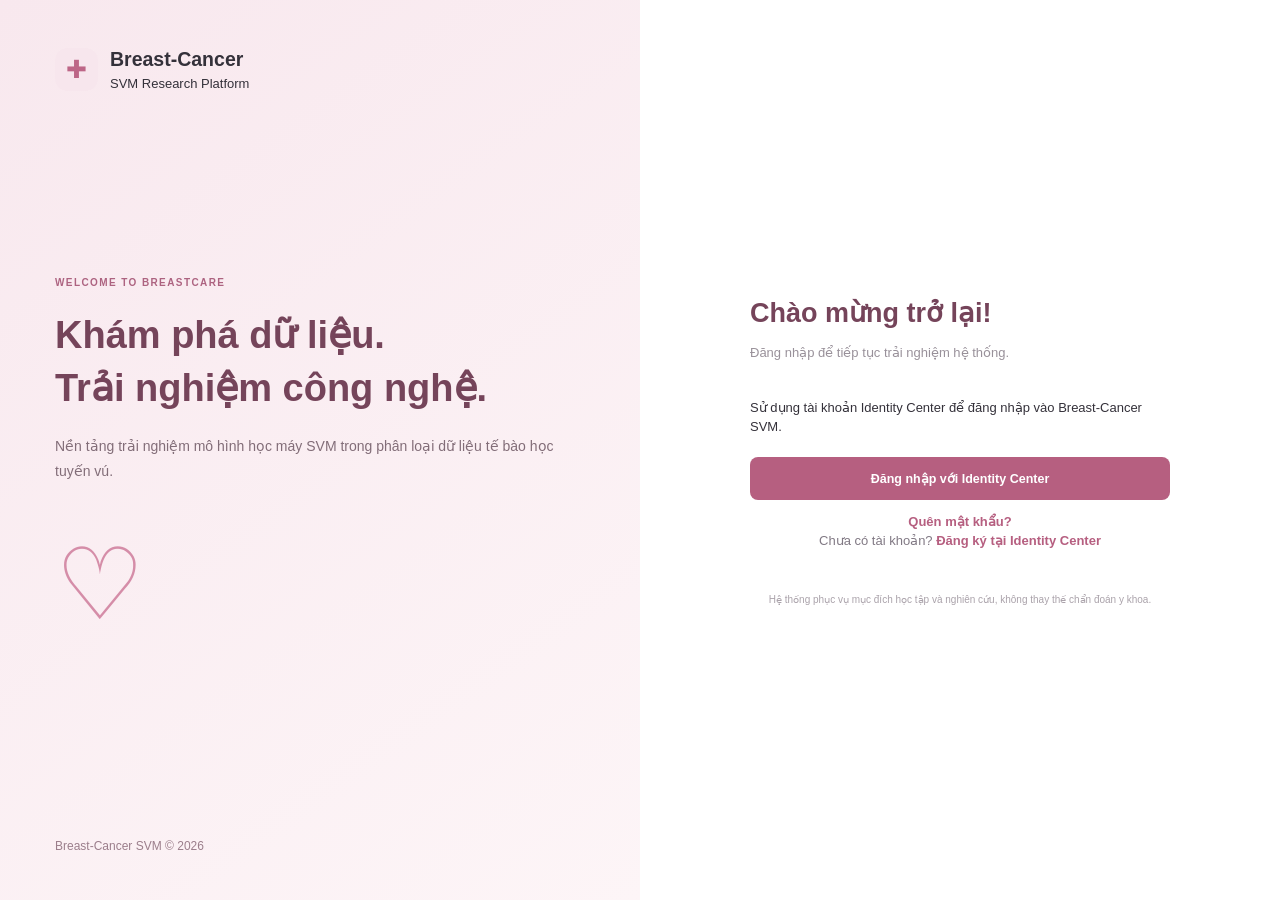
==== frontend/index.html @ e078cafe "Update" ====
<!DOCTYPE html>
<html lang="vi">
<head>
    <meta charset="UTF-8">
    <meta name="viewport" content="width=device-width, initial-scale=1.0">

    <title>Breast-Cancer SVM</title>

    <link rel="stylesheet" href="style.css">
<link rel="stylesheet" href="modern.css">
<link rel="stylesheet" href="studio.css">
<link rel="stylesheet" href="compact.css"><link rel="stylesheet" href="upgrade.css"></head>

<body>

<div class="app-container">

    <!-- SIDEBAR -->
    <aside class="sidebar">

        <div class="brand">
            <div class="brand-icon">✚</div>
            <div>
                <h2>Breast-Cancer</h2>
                <span>SVM Research Platform</span>
            </div>
        </div>

        <div class="menu-label">MENU CHÍNH</div>

        <nav class="sidebar-menu">
<a href="index.html" class="menu-item">◫ &nbsp; Tổng quan</a>
<a href="analysis.html" class="menu-item">⌕ &nbsp; Phân tích một mẫu</a>
<a href="batch.html" class="menu-item">▦ &nbsp; Phân tích file CSV</a>
<a href="history.html" class="menu-item">▤ &nbsp; Lịch sử phân tích</a>
<a href="statistics.html" class="menu-item">◴ &nbsp; Thống kê cá nhân</a>
<div class="menu-label">THÔNG TIN</div>
<a href="compare.html" class="menu-item">▥ &nbsp; So sánh 4 kernel SVM</a>
<a href="admin.html" class="menu-item" id="adminNavLink" hidden>♛ &nbsp; Quản trị hệ thống</a>
<a href="model.html" class="menu-item">◇ &nbsp; Mô hình SVM</a>
<a href="profile.html" class="menu-item">♙ &nbsp; Tài khoản của tôi</a>
<a href="author.html" class="menu-item">✧ &nbsp; Tác giả & Hướng dẫn</a>
</nav>

        <div class="sidebar-bottom"><div class="user-profile"><div class="avatar">ID</div><div class="user-info"><strong id="ssoUserName">Người dùng</strong><span id="ssoUserEmail">Identity Center</span></div></div><button class="sidebar-logout" id="ssoLogoutBtn" type="button">Đăng xuất</button></div></aside>


    <!-- MAIN CONTENT -->
    <main class="main-content">

        <!-- TOPBAR -->
        <header class="topbar">

            <div>
                <span class="breadcrumb">Trang chủ / Tổng quan</span>
                <h2>Tổng quan</h2>
            </div>

            <div class="topbar-right">
                <span class="status">● Hệ thống sẵn sàng</span>
                <div class="top-avatar">U</div>
            </div>

        </header>


        <!-- DASHBOARD -->
        <section class="dashboard">
            <div class="insight-strip"><span class="insight-kicker">TRUNG TÂM PHÂN TÍCH</span><h2>Breast-Cancer Research Studio</h2><p>Chọn cách phân tích phù hợp, theo dõi dữ liệu riêng của từng tài khoản và xuất kết quả để báo cáo.</p><div class="insight-actions"><a href="analysis.html">◈ Phân tích một mẫu</a><a href="batch.html">▦ Phân tích nhiều mẫu CSV</a><a href="compare.html">▥ So sánh 4 kernel</a><a href="statistics.html">◴ Xem thống kê</a></div></div>
            <section class="studio-section" aria-label="Lối tắt nghiên cứu"><h3>Không gian nghiên cứu</h3><p>Ba thao tác thường dùng — bắt đầu nhanh mà không cần tìm trong menu.</p><div class="studio-actions"><a class="studio-tile" href="analysis.html"><span class="tile-icon">◎</span><b>Thử nghiệm một mẫu</b><small>Chọn mẫu dữ liệu minh họa hoặc nhập 30 đặc trưng để xem kết quả dự đoán.</small></a><a class="studio-tile" href="batch.html"><span class="tile-icon">▦</span><b>Phân tích dữ liệu CSV</b><small>Tải 20 dòng dữ liệu thử, chạy nhiều mẫu và xuất báo cáo kết quả.</small></a><a class="studio-tile" href="history.html"><span class="tile-icon">◷</span><b>Khám phá lịch sử</b><small>Tra cứu lại các thử nghiệm và theo dõi kết quả theo tài khoản SSO.</small></a></div></section>
            <div class="distribution-card"><div><span class="insight-kicker">PHÂN BỐ KẾT QUẢ</span><h3>Tỷ lệ dự đoán trong lịch sử</h3><p id="distributionCaption">Chưa có kết quả để thống kê</p></div><div class="distribution-track" role="img" aria-label="Phân bố kết quả"><div id="distributionMalignant" class="distribution-malignant"></div><div id="distributionBenign" class="distribution-benign"></div></div><div class="distribution-legend"><span>● Malignant <strong id="distributionMalignantPct">0%</strong></span><span>● Benign <strong id="distributionBenignPct">0%</strong></span></div></div>

            <div class="welcome-section">

                <div>
                    <span class="welcome-tag">BREASTCARE SVM PLATFORM</span>

                    <h1>Chào mừng bạn trở lại!</h1>

                    <p>
                        Khám phá và trải nghiệm mô hình phân loại
                        dữ liệu tế bào học tuyến vú bằng thuật toán SVM.
                    </p>
                </div>

                <div class="welcome-icon">♡</div>

            </div>


            <!-- STATISTICS -->
            <div class="stats-grid">

                <div class="stat-card">
                    <div class="stat-icon pink">▤</div>
                    <span>Tổng lần phân tích</span>
                    <h2 id="totalAnalysis">0</h2>
                    <small>Tổng số lần thử nghiệm</small>
                </div>

                <div class="stat-card">
                    <div class="stat-icon purple">◈</div>
                    <span>Malignant</span>
                    <h2 id="malignantCount">0</h2>
                    <small>Kết quả phân loại lớp 0</small>
                </div>

                <div class="stat-card">
                    <div class="stat-icon green">◇</div>
                    <span>Benign</span>
                    <h2 id="benignCount">0</h2>
                    <small>Kết quả phân loại lớp 1</small>
                </div>

                <div class="stat-card">
                    <div class="stat-icon blue">◷</div>
                    <span>Lần phân tích gần nhất</span>
                    <h2 id="lastAnalysis">--</h2>
                    <small>Thời gian thực hiện</small>
                </div>

            </div>


            <!-- MAIN DASHBOARD CONTENT -->
            <div class="content-grid">

                <div class="content-card analysis-card">

                    <div class="card-heading">
                        <div>
                            <h3>Bắt đầu phân tích mới</h3>
                            <p>
                                Trải nghiệm mô hình SVM với dữ liệu tế bào học mẫu.
                            </p>
                        </div>

                        <div class="card-symbol">⌕</div>
                    </div>

                    <div class="analysis-description">
                        Hệ thống hỗ trợ nhập dữ liệu gồm 30 đặc trưng
                        và trả về kết quả phân loại từ mô hình SVM.
                    </div>

                    <a href="analysis.html" class="primary-button">
                        Bắt đầu phân tích <span>→</span>
                    </a>

                </div>


                <div class="content-card model-card">

                    <h3>Thông tin mô hình</h3>

                    <div class="model-info">
                        <span>Thuật toán</span>
                        <strong>Support Vector Machine</strong>
                    </div>

                    <div class="model-info">
                        <span>Kernel</span>
                        <strong>RBF</strong>
                    </div>

                    <div class="model-info">
                        <span>Phiên bản</span>
                        <strong>1.0.0</strong>
                    </div>

                    <div class="model-info">
                        <span>Số đặc trưng</span>
                        <strong>30 Features</strong>
                    </div>

                </div>

            </div>


            <!-- NOTICE -->
            <div class="notice">

                <span>ⓘ</span>

                <div>
                    <strong>Lưu ý về kết quả phân tích</strong>

                    <p>
                        Hệ thống được xây dựng phục vụ mục đích học tập,
                        nghiên cứu và trải nghiệm mô hình học máy.
                        Kết quả không thay thế chẩn đoán hoặc tư vấn y khoa.
                    </p>
                </div>

            </div>

            <footer>
                Breast-Cancer SVM © 2026 · Educational Research Platform
            </footer>

        </section>

    </main>

</div>


<p id="ssoMessage"
   style="color: #c62828; text-align: center;">
</p>

<script src="sso-config.js"></script>
<script src="auth.js"></script>
<script src="user-storage.js"></script>
<script src="dashboard.js"></script>
<script src="navigation.js"></script><script src="theme.js"></script></body>
</html>
---- frontend/style.css ----
/* ==============================
   1. GLOBAL
============================== */

* {
    margin: 0;
    padding: 0;
    box-sizing: border-box;
}

body {
    font-family: "Segoe UI", Arial, sans-serif;
    background: #f8f7f9;
    color: #34313a;
}

a {
    text-decoration: none;
    color: inherit;
}

.app-container {
    display: flex;
    min-height: 100vh;
}


/* ==============================
   2. SIDEBAR
============================== */

.sidebar {
    width: 255px;
    background: #ffffff;
    border-right: 1px solid #eee9ed;
    padding: 28px 18px;
    display: flex;
    flex-direction: column;
    flex-shrink: 0;
}

.brand {
    display: flex;
    align-items: center;
    gap: 12px;
    margin-bottom: 45px;
    padding-left: 5px;
}

.brand-icon {
    width: 43px;
    height: 43px;
    background: #f7e6ed;
    color: #bd6687;
    border-radius: 13px;
    display: flex;
    align-items: center;
    justify-content: center;
    font-size: 25px;
}

.brand h2 {
    font-size: 19px;
    color: #9d4e70;
}

.brand span {
    font-size: 11px;
    color: #99919a;
}

.menu-label {
    font-size: 10px;
    font-weight: 700;
    color: #aaa2aa;
    letter-spacing: 1px;
    margin: 12px 10px;
}

.sidebar-menu {
    display: flex;
    flex-direction: column;
    gap: 7px;
}

.menu-item {
    display: flex;
    align-items: center;
    gap: 13px;
    padding: 13px 14px;
    border-radius: 9px;
    font-size: 13px;
    color: #77717a;
    transition: 0.2s;
}

.menu-item span {
    font-size: 19px;
    width: 20px;
    text-align: center;
}

.menu-item:hover,
.menu-item.active {
    background: #f8eaf0;
    color: #a84f72;
}

.sidebar-bottom {
    margin-top: auto;
}

.user-profile {
    display: flex;
    align-items: center;
    gap: 11px;
    border-top: 1px solid #eee9ed;
    padding: 18px 5px 0;
    margin-top: 15px;
}

.avatar,
.top-avatar {
    width: 38px;
    height: 38px;
    background: #f3dce5;
    color: #a84f72;
    border-radius: 50%;
    display: flex;
    justify-content: center;
    align-items: center;
    font-weight: 700;
}

.user-info {
    display: flex;
    flex-direction: column;
    gap: 4px;
}

.user-info strong {
    font-size: 12px;
}

.user-info span {
    font-size: 10px;
    color: #99919a;
}


/* ==============================
   3. MAIN CONTENT
============================== */

.main-content {
    flex: 1;
    min-width: 0;
}

.topbar {
    height: 90px;
    background: #ffffff;
    border-bottom: 1px solid #eee9ed;
    display: flex;
    align-items: center;
    justify-content: space-between;
    padding: 0 40px;
}

.breadcrumb {
    font-size: 11px;
    color: #a39ba4;
}

.topbar h2 {
    font-size: 21px;
    margin-top: 5px;
}

.topbar-right {
    display: flex;
    align-items: center;
    gap: 22px;
}

.status {
    font-size: 11px;
    color: #459b75;
    background: #edf8f1;
    padding: 9px 13px;
    border-radius: 20px;
}


/* ==============================
   4. DASHBOARD
============================== */

.dashboard {
    max-width: 1500px;
    margin: auto;
    padding: 32px 40px;
}

.welcome-section {
    background: linear-gradient(110deg, #f8e8ee, #fdf5f7);
    border: 1px solid #f1dce5;
    border-radius: 16px;
    padding: 30px 35px;
    display: flex;
    align-items: center;
    justify-content: space-between;
    margin-bottom: 25px;
}

.welcome-tag {
    color: #ad6380;
    font-size: 10px;
    font-weight: 700;
    letter-spacing: 1.4px;
}

.welcome-section h1 {
    font-size: 26px;
    margin: 12px 0;
    color: #75445a;
}

.welcome-section p {
    font-size: 13px;
    color: #826d78;
    line-height: 1.7;
    max-width: 600px;
}

.welcome-icon {
    font-size: 75px;
    color: #d58da8;
    padding: 0 35px;
}


/* ==============================
   5. STATISTICS
============================== */

.stats-grid {
    display: grid;
    grid-template-columns: repeat(4, 1fr);
    gap: 17px;
    margin-bottom: 25px;
}

.stat-card {
    background: #ffffff;
    border: 1px solid #eee9ed;
    border-radius: 13px;
    padding: 20px;
    transition: 0.2s;
}

.stat-card:hover {
    transform: translateY(-3px);
    box-shadow: 0 7px 20px rgba(80, 50, 70, 0.06);
}

.stat-icon {
    width: 39px;
    height: 39px;
    border-radius: 11px;
    display: flex;
    align-items: center;
    justify-content: center;
    font-size: 20px;
    margin-bottom: 15px;
}

.pink {
    background: #fbeaf0;
    color: #bd6687;
}

.purple {
    background: #f0eafa;
    color: #9472c4;
}

.green {
    background: #eaf6ef;
    color: #59a47c;
}

.blue {
    background: #eaf1fb;
    color: #638dc7;
}

.stat-card > span {
    font-size: 12px;
    color: #817984;
}

.stat-card h2 {
    font-size: 27px;
    margin: 8px 0;
    color: #39343d;
}

.stat-card small {
    font-size: 10px;
    color: #aaa2aa;
}


/* ==============================
   6. CONTENT CARDS
============================== */

.content-grid {
    display: grid;
    grid-template-columns: 1.5fr 1fr;
    gap: 18px;
}

.content-card {
    background: #ffffff;
    border: 1px solid #eee9ed;
    border-radius: 14px;
    padding: 25px;
}

.card-heading {
    display: flex;
    justify-content: space-between;
    align-items: center;
}

.content-card h3 {
    font-size: 16px;
    margin-bottom: 9px;
}

.card-heading p {
    font-size: 12px;
    color: #99919a;
}

.card-symbol {
    width: 43px;
    height: 43px;
    background: #f9eaf0;
    color: #bd6687;
    display: flex;
    align-items: center;
    justify-content: center;
    border-radius: 12px;
    font-size: 23px;
}

.analysis-description {
    font-size: 12px;
    color: #827b85;
    line-height: 1.8;
    margin: 24px 0;
}

.primary-button {
    display: inline-flex;
    align-items: center;
    gap: 15px;
    background: #b65f80;
    color: #ffffff;
    padding: 12px 20px;
    border-radius: 8px;
    font-size: 12px;
    transition: 0.2s;
}

.primary-button:hover {
    background: #984866;
}

.model-info {
    display: flex;
    justify-content: space-between;
    gap: 12px;
    padding: 14px 0;
    border-bottom: 1px solid #f1edf0;
    font-size: 11px;
}

.model-info:last-child {
    border-bottom: none;
}

.model-info span {
    color: #99919a;
}

.model-info strong {
    text-align: right;
    color: #665b67;
}


/* ==============================
   7. NOTICE AND FOOTER
============================== */

.notice {
    display: flex;
    align-items: flex-start;
    gap: 13px;
    background: #fff9ed;
    border: 1px solid #f4e8cf;
    border-radius: 10px;
    padding: 17px 20px;
    margin-top: 23px;
    color: #92794b;
}

.notice > span {
    font-size: 20px;
}

.notice strong {
    font-size: 12px;
}

.notice p {
    font-size: 11px;
    line-height: 1.7;
    margin-top: 5px;
    color: #96866c;
}

footer {
    text-align: center;
    font-size: 10px;
    color: #aaa2aa;
    padding: 30px 0 10px;
}


/* ==============================
   8. RESPONSIVE
============================== */

@media (max-width: 1100px) {
    .stats-grid {
        grid-template-columns: repeat(2, 1fr);
    }

    .dashboard {
        padding: 25px;
    }
}

@media (max-width: 750px) {
    .sidebar {
        width: 75px;
        padding: 20px 10px;
    }

    .brand {
        justify-content: center;
    }

    .brand > div:last-child,
    .menu-label,
    .menu-item:not(.active),
    .menu-item {
        font-size: 0;
    }

    .menu-item span {
        font-size: 19px;
    }

    .user-info {
        display: none;
    }

    .content-grid {
        grid-template-columns: 1fr;
    }

    .welcome-icon {
        display: none;
    }

    .topbar {
        padding: 0 20px;
    }

    .dashboard {
        padding: 20px;
    }
}

@media (max-width: 480px) {
    .stats-grid {
        grid-template-columns: 1fr;
    }

    .status {
        display: none;
    }

    .welcome-section {
        padding: 22px;
    }

    .welcome-section h1 {
        font-size: 21px;
    }
}


/* ==============================
   AUTHENTICATION
============================== */

.auth-body {
    background: #ffffff;
    min-height: 100vh;
}

.auth-container {
    display: grid;
    grid-template-columns: 1fr 1fr;
    min-height: 100vh;
}

.auth-left {
    background: linear-gradient(145deg, #f8e8ee, #fdf5f7);
    padding: 45px 55px;
    display: flex;
    flex-direction: column;
    justify-content: space-between;
}

.auth-brand {
    display: flex;
    align-items: center;
    gap: 12px;
}

.auth-intro {
    max-width: 500px;
    position: relative;
}

.auth-intro h1 {
    color: #75445a;
    font-size: 38px;
    line-height: 1.4;
    margin: 18px 0;
}

.auth-intro p {
    color: #826d78;
    font-size: 14px;
    line-height: 1.8;
}

.auth-decoration {
    font-size: 100px;
    color: #d58da8;
    margin-top: 25px;
}

.auth-footer {
    color: #9b7e8b;
    font-size: 12px;
}

.auth-right {
    display: flex;
    justify-content: center;
    align-items: center;
    padding: 40px;
}

.auth-form {
    width: 100%;
    max-width: 420px;
}

.auth-heading {
    margin-bottom: 35px;
}

.auth-heading h1 {
    font-size: 27px;
    color: #75445a;
    margin-bottom: 10px;
}

.auth-heading p {
    color: #99919a;
    font-size: 13px;
}

.auth-form form > label {
    display: block;
    font-size: 13px;
    font-weight: 600;
    margin: 20px 0 9px;
}

.auth-form input[type="email"],
.auth-form input[type="password"],
.password-wrapper input {
    width: 100%;
    padding: 14px;
    border: 1px solid #e6dce1;
    border-radius: 8px;
    outline: none;
    font-size: 13px;
}

.auth-form input:focus {
    border-color: #bd6687;
}

.password-wrapper {
    position: relative;
}

.password-wrapper input {
    padding-right: 65px;
}

.password-wrapper button {
    position: absolute;
    right: 12px;
    top: 50%;
    transform: translateY(-50%);
    border: none;
    background: transparent;
    color: #ad6380;
    cursor: pointer;
}

.auth-options {
    display: flex;
    justify-content: space-between;
    align-items: center;
    gap: 10px;
    margin: 18px 0 25px;
    font-size: 11px;
}

.remember {
    display: flex;
    align-items: center;
    gap: 6px;
    color: #77717a;
}

.auth-options a,
.register-link a {
    color: #b65f80;
    font-weight: 600;
}

.auth-button {
    width: 100%;
    padding: 14px;
    border: none;
    border-radius: 8px;
    background: #b65f80;
    color: white;
    font-size: 14px;
    font-weight: 600;
    cursor: pointer;
}

.auth-button:hover {
    background: #984866;
}

.auth-message {
    font-size: 12px;
    margin-top: 12px;
}

.auth-divider {
    display: flex;
    align-items: center;
    gap: 15px;
    margin: 30px 0;
    color: #aaa2aa;
    font-size: 10px;
}

.auth-divider::before,
.auth-divider::after {
    content: "";
    flex: 1;
    height: 1px;
    background: #eee9ed;
}

.register-link {
    text-align: center;
    font-size: 13px;
    color: #817984;
}

.auth-warning {
    text-align: center;
    font-size: 10px;
    color: #aaa2aa;
    line-height: 1.7;
    margin-top: 40px;
}

@media (max-width: 750px) {
    .auth-container {
        grid-template-columns: 1fr;
    }

    .auth-left {
        display: none;
    }

    .auth-right {
        padding: 25px;
    }
}

/* REGISTER PAGE */

.terms {
    margin: 22px 0;
    line-height: 1.6;
    font-size: 12px;
}

.terms input {
    accent-color: #b65f80;
}

#registerForm > input {
    margin-bottom: 2px;
}

#registerForm > label:not(.remember) {
    margin-top: 16px;
}


/* ==============================
   9. BREAST CANCER ANALYSIS
============================== */

/* Feature sections */

.feature-section {
    margin-top: 22px;
}

.feature-grid {
    display: grid;
    grid-template-columns: repeat(2, minmax(0, 1fr));
    gap: 16px 22px;
    margin-top: 25px;
}

.feature-group {
    display: flex;
    flex-direction: column;
    gap: 8px;
}

.feature-group label {
    font-size: 12px;
    font-weight: 600;
    color: #665b67;
}

.feature-group input {
    width: 100%;
    padding: 12px 14px;
    border: 1px solid #e6dce1;
    border-radius: 8px;
    background: #fdfcfd;
    color: #34313a;
    font-size: 13px;
    outline: none;
    transition: 0.2s;
}

.feature-group input:focus {
    border-color: #bd6687;
    box-shadow: 0 0 0 3px rgba(189, 102, 135, 0.10);
}

.feature-group input::placeholder {
    color: #b7afb7;
}

/* Analysis buttons */

.analysis-actions {
    display: flex;
    gap: 12px;
    margin: 25px 0;
}

.analysis-actions button {
    border: none;
    cursor: pointer;
    font-family: inherit;
    font-size: 13px;
    font-weight: 600;
}

.analysis-actions .primary-button {
    padding: 13px 25px;
}

.analysis-actions .primary-button:disabled {
    opacity: 0.6;
    cursor: not-allowed;
}

.secondary-button {
    padding: 13px 22px;
    border: 1px solid #ead9e1 !important;
    border-radius: 8px;
    background: #ffffff;
    color: #a84f72;
    transition: 0.2s;
}

.secondary-button:hover {
    background: #fdf2f6;
}

/* Prediction result */

.result-card {
    margin-top: 22px;
}

.result-card h3 {
    font-size: 17px;
    margin-bottom: 20px;
}

.empty-result {
    padding: 22px;
    background: #faf8fa;
    border: 1px dashed #e6dce1;
    border-radius: 9px;
    text-align: center;
    color: #99919a;
    font-size: 12px;
    line-height: 1.7;
}

.result-success {
    padding: 22px;
    background: #fdf7fa;
    border: 1px solid #f1dce5;
    border-radius: 12px;
}

.result-success h3 {
    color: #9d4e70;
    text-transform: capitalize;
    margin-bottom: 20px;
}

.result-info {
    display: grid;
    grid-template-columns: repeat(2, 1fr);
    gap: 14px;
}

.result-item {
    display: flex;
    flex-direction: column;
    gap: 8px;
    padding: 15px;
    background: #ffffff;
    border: 1px solid #eee9ed;
    border-radius: 9px;
    font-size: 15px;
    color: #75445a;
    font-weight: 600;
}

.result-item strong {
    font-size: 11px;
    color: #99919a;
    font-weight: 500;
}

.result-success .warning {
    margin-top: 18px;
    padding: 14px;
    background: #fff9ed;
    border: 1px solid #f4e8cf;
    border-radius: 8px;
    color: #92794b;
    font-size: 12px;
    line-height: 1.7;
}

/* Responsive analysis page */

@media (max-width: 750px) {
    .feature-grid {
        grid-template-columns: 1fr;
    }

    .result-info {
        grid-template-columns: 1fr;
    }

    .analysis-actions {
        flex-direction: column;
    }

    .analysis-actions button {
        width: 100%;
    }
}


/* =====================================
   10. HISTORY PAGE
===================================== */

/* History card */
.history-card {
    margin-top: 22px;
}

.history-card .card-heading {
    align-items: center;
}

/* History toolbar */
.history-toolbar {
    display: flex;
    gap: 12px;
    margin: 24px 0;
}

.history-toolbar input,
.history-toolbar select {
    padding: 12px 14px;
    border: 1px solid #e6dce1;
    border-radius: 8px;
    background: #fff;
    color: #34313a;
    font-family: inherit;
    font-size: 13px;
    outline: none;
}

.history-toolbar input {
    flex: 1;
    min-width: 0;
}

.history-toolbar select {
    min-width: 180px;
}

.history-toolbar input:focus,
.history-toolbar select:focus {
    border-color: #bd6687;
    box-shadow: 0 0 0 3px rgba(189, 102, 135, 0.10);
}

/* Table wrapper */
.history-table-wrapper {
    width: 100%;
    overflow-x: auto;
}

/* History table */
.history-table {
    width: 100%;
    border-collapse: collapse;
    min-width: 850px;
    font-size: 12px;
}

.history-table th {
    padding: 15px 12px;
    text-align: left;
    background: #fcf5f8;
    color: #8e536d;
    font-weight: 600;
    border-bottom: 1px solid #f0e4ea;
    white-space: nowrap;
}

.history-table td {
    padding: 16px 12px;
    color: #665b67;
    border-bottom: 1px solid #f1ebef;
    white-space: nowrap;
}

.history-table tbody tr:hover {
    background: #fdf9fb;
}

.history-empty {
    text-align: center !important;
    padding: 35px !important;
    color: #a49aa3 !important;
}

/* Result badges */
.history-badge {
    display: inline-block;
    padding: 6px 11px;
    border-radius: 20px;
    font-size: 11px;
    font-weight: 600;
}

.history-badge.malignant {
    background: #fce9ed;
    color: #b34d68;
}

.history-badge.benign {
    background: #e8f6ef;
    color: #389b70;
}

/* Table action buttons */
.history-action-button,
.history-delete-button {
    padding: 7px 11px;
    margin-right: 5px;
    border: none;
    border-radius: 6px;
    cursor: pointer;
    font-family: inherit;
    font-size: 11px;
    font-weight: 600;
    transition: 0.2s;
}

.history-action-button {
    background: #f8eaf0;
    color: #ae5678;
}

.history-action-button:hover {
    background: #f2dce6;
}

.history-delete-button {
    background: #fff0f0;
    color: #c45d68;
}

.history-delete-button:hover {
    background: #fbe0e0;
}

/* History footer */
.history-footer {
    display: flex;
    justify-content: flex-end;
    margin-top: 18px;
    color: #9b919b;
    font-size: 12px;
}

/* Detail section */
.history-detail-card {
    margin-top: 22px;
}

.detail-feature-title {
    margin: 28px 0 15px;
    font-size: 16px;
    color: #75445a;
}

.history-detail-card .feature-grid {
    margin-top: 15px;
}

/* Responsive */
@media (max-width: 750px) {

    .history-toolbar {
        flex-direction: column;
    }

    .history-toolbar select {
        width: 100%;
    }

    .history-card .card-heading {
        align-items: flex-start;
        flex-direction: column;
        gap: 15px;
    }

    .history-card .card-heading button {
        width: 100%;
    }

    .history-footer {
        justify-content: flex-start;
    }

}

/* ==============================
   15. PERSONAL STATISTICS
============================== */

.statistics-section {
    margin-bottom: 20px;
}

.statistics-chart {
    margin-top: 28px;
    display: flex;
    flex-direction: column;
    gap: 24px;
}

.chart-row {
    width: 100%;
}

.chart-label {
    display: flex;
    justify-content: space-between;
    margin-bottom: 10px;
    font-size: 13px;
    color: #77717a;
}

.chart-label strong {
    color: #39343d;
}

.chart-track {
    width: 100%;
    height: 13px;
    background: #f1edf0;
    border-radius: 20px;
    overflow: hidden;
}

.chart-fill {
    height: 100%;
    width: 0;
    border-radius: 20px;
    transition: width 0.6s ease;
}

.malignant-fill {
    background: #d87591;
}

.benign-fill {
    background: #68b58b;
}

.statistics-details {
    display: grid;
    grid-template-columns: repeat(3, 1fr);
    gap: 20px;
    margin-top: 25px;
}

.statistics-details > div {
    display: flex;
    flex-direction: column;
    gap: 10px;
    padding: 16px;
    background: #faf8fa;
    border-radius: 10px;
}

.statistics-details span {
    font-size: 12px;
    color: #88808a;
}

.statistics-details strong {
    font-size: 14px;
    color: #39343d;
    overflow-wrap: anywhere;
}

.statistics-note {
    margin-top: 18px;
    padding: 15px 18px;
    background: #f8eaf0;
    border-radius: 10px;
    color: #826d78;
    font-size: 12px;
    line-height: 1.7;
}

@media (max-width: 900px) {
    .statistics-details {
        grid-template-columns: 1fr;
    }

    .stats-grid {
        grid-template-columns: repeat(2, 1fr);
    }
}

@media (max-width: 500px) {
    .stats-grid {
        grid-template-columns: 1fr;
    }
}
---- frontend/modern.css ----
@import url('https://fonts.googleapis.com/css2?family=DM+Sans:wght@400;500;600;700;800&display=swap');:root{--brand:#0e7490;--ink:#122b40;--line:#e0eaf0;--canvas:#f4f8fb}*{box-sizing:border-box}body{font-family:'DM Sans',Arial,sans-serif!important;color:var(--ink)!important;background:var(--canvas)!important}.sidebar{background:#102d43!important;color:#d8eaf3!important;border:0!important}.sidebar .brand h2{color:#fff!important}.sidebar .brand span,.sidebar .menu-label{color:#96b9c9!important}.brand-icon{background:#13a9b8!important;color:#fff!important}.sidebar-menu .menu-item,.sidebar-bottom .menu-item{color:#cfe2ec!important;border-radius:12px!important}.sidebar-menu .menu-item:hover,.sidebar-menu .menu-item.active{background:#1b4a61!important;color:#fff!important}.sidebar-bottom{border-top:1px solid #315266!important}.sidebar-bottom .user-profile{background:#1b4056!important;border:0!important}.sidebar-bottom .user-info strong{color:white!important}.sidebar-bottom .user-info span{color:#a8c9d7!important}.sidebar-logout{width:100%;margin-top:10px;padding:12px;border:1px solid #527287;border-radius:10px;background:transparent;color:white;cursor:pointer}.main-content{background:var(--canvas)!important}.topbar{background:#fff!important;border-bottom:1px solid var(--line)!important}.topbar h2{color:#16374b!important}.dashboard{max-width:1500px}.welcome-section,.hero-new{background:linear-gradient(110deg,#103e56,#126f7c)!important;color:white!important;border:0!important;border-radius:20px!important;box-shadow:0 16px 36px #123b5015}.welcome-section h1,.welcome-section p,.welcome-tag,.hero-new h1,.hero-new p{color:white!important}.welcome-icon{color:#a2ece4!important}.hero-new{padding:40px 44px;margin-bottom:26px}.hero-new h1{font-size:clamp(25px,3vw,38px);margin:12px 0}.hero-new p{max-width:720px;line-height:1.75}.eyebrow{font-size:12px;letter-spacing:2px;font-weight:800;color:#56d7c8}.stat-card,.content-card,.notice,.author-card{background:#fff!important;border:1px solid var(--line)!important;border-radius:18px!important;box-shadow:0 8px 24px #173f5408!important}.stat-card h2{color:#103d53!important}.stat-icon.pink,.stat-icon.purple,.stat-icon.green,.stat-icon.blue{background:#e4f4f5!important;color:#0b7e8c!important}.primary-button,#predictButton{background:#087b88!important;color:white!important;border:0!important;border-radius:10px!important}.primary-button:hover,#predictButton:hover{background:#09606a!important}.notice{background:#edf8f9!important}.status{background:#e5f7f1!important;color:#176956!important}.author-card{display:flex;align-items:center;gap:35px;padding:30px;margin-bottom:24px}.author-photo{width:240px;height:290px;object-fit:cover;object-position:center 24%;border-radius:16px}.author-card h2{font-size:32px;margin:12px 0}.pill-line{display:flex;gap:9px;flex-wrap:wrap;margin-top:20px}.pill-line span{background:#eaf6f7;color:#116477;padding:8px 12px;border-radius:30px;font-size:12px;font-weight:700}.guide-list{line-height:2.3}.profile-panel{display:flex;align-items:center;gap:30px;padding:35px}.profile-monogram{display:grid;place-items:center;width:100px;height:100px;border-radius:24px;background:#d9f2f0;color:#12616c;font-size:40px;font-weight:800}.muted{color:#778b98}.batch-panel{padding:28px}.batch-actions{display:flex;gap:12px;align-items:stretch;flex-wrap:wrap}.upload-zone{display:flex;flex-direction:column;justify-content:center;align-items:center;min-width:260px;flex:1;padding:35px;border:2px dashed #8abfc9;border-radius:14px;cursor:pointer;background:#f4fbfc;gap:10px}.upload-zone span{font-size:40px;color:#0e8391}.upload-zone small{color:#668494}.secondary-button{background:#fff;border:1px solid #cbdde5;border-radius:10px;padding:14px 18px;cursor:pointer;color:#185069;font-weight:700}.batch-actions .primary-button{padding:14px 18px;cursor:pointer}.batch-actions button:disabled{opacity:.45;cursor:not-allowed}.table-scroll{overflow:auto;max-height:520px}.batch-table{width:100%;border-collapse:collapse;margin-top:20px}.batch-table th,.batch-table td{padding:13px;text-align:left;border-bottom:1px solid #e4edf1}.batch-table th{background:#eaf5f7}#batchMessage{margin:20px 0;color:#1c6271}@media(max-width:800px){.author-card,.profile-panel{flex-direction:column;align-items:flex-start}.author-photo{width:100%;max-width:300px}.hero-new{padding:26px}}
/* DA2 Enhanced Account Hub */
.account-grid{display:grid;grid-template-columns:repeat(2,minmax(0,1fr));gap:18px;margin-bottom:24px}.account-action{padding:28px!important;display:flex;flex-direction:column;align-items:flex-start;gap:10px;transition:transform .2s,box-shadow .2s}.account-action:hover{transform:translateY(-3px);box-shadow:0 14px 38px #173f541a!important}.action-symbol{font-size:28px;background:#e8f8f7;border-radius:14px;width:54px;height:54px;display:grid;place-items:center}.account-action h3{margin:4px 0;font-size:20px;color:#153c50}.account-action p{margin:0;color:#647f8e;line-height:1.65;flex:1}.action-link{display:inline-flex;gap:16px;align-items:center;justify-content:space-between;border:1px solid #c1e2e3;border-radius:10px;padding:12px 16px;background:#f1fbfa;color:#087582;font-weight:800;text-decoration:none;cursor:pointer;font:inherit}.action-link span{font-size:20px}.account-metric{display:flex;align-items:baseline;gap:10px}.account-metric strong{font-size:32px;color:#0b7280}.account-metric span{color:#667e8b;font-size:13px}@media(max-width:780px){.account-grid{grid-template-columns:1fr}}

/* BreastCare 2026 • enhanced analytics workspace */
.insight-strip{position:relative;overflow:hidden;margin-bottom:22px;padding:32px 38px;border-radius:22px;background:linear-gradient(110deg,#eaf6f5,#f1f8fe 65%,#e9f2fc);border:1px solid #d4e8ed}.insight-strip:after{content:'✧';position:absolute;right:35px;top:-34px;font-size:190px;line-height:1;color:#b6dce2;opacity:.42;pointer-events:none}.insight-kicker{display:block;font-size:11px;font-weight:800;letter-spacing:2px;color:#0b8390}.insight-strip h2{margin:10px 0;font-size:clamp(22px,2.5vw,30px);color:#143b4b}.insight-strip p{color:#537587;max-width:650px;line-height:1.65}.insight-actions{display:flex;flex-wrap:wrap;gap:10px;margin-top:18px;position:relative;z-index:1}.insight-actions a{padding:12px 16px;background:white;border:1px solid #c9e0e7;border-radius:12px;color:#0a6375;text-decoration:none;font-weight:800;box-shadow:0 5px 14px #163e5110}.insight-actions a:first-child{background:#087b88;color:white}.insight-actions a:hover{transform:translateY(-2px);box-shadow:0 8px 20px #163e5120}.distribution-card{margin-bottom:24px;padding:25px 30px;background:white;border:1px solid #e0eaf0;border-radius:20px;box-shadow:0 8px 24px #173f5408}.distribution-card h3{margin:9px 0 5px;color:#123b4d}.distribution-card p{margin:0 0 20px;color:#718a98}.distribution-track{display:flex;overflow:hidden;height:15px;border-radius:999px;background:#e8f0f4}.distribution-malignant{background:linear-gradient(90deg,#e48b89,#c75d72);transition:width .3s}.distribution-benign{background:linear-gradient(90deg,#45c4b0,#159e9b);transition:width .3s}.distribution-legend{display:flex;justify-content:space-between;gap:15px;margin-top:12px;color:#526d7a;font-size:13px}.distribution-legend span:first-child{color:#bd6070}.distribution-legend span:last-child{color:#148c8a}.auth-sso-note{font-size:12px;text-align:center;color:#728a99;margin:20px 0}@media(max-width:700px){.insight-strip{padding:24px}.insight-actions a{width:100%;text-align:center}.distribution-card{padding:20px}}
---- frontend/studio.css ----
/* BREASTCARE STUDIO 2.0 — independent visual system */
@import url('https://fonts.googleapis.com/css2?family=Manrope:wght@400;500;600;700;800&display=swap');
:root{--brand:#5256d9;--ink:#1e2442;--canvas:#f6f7fc;--line:#e6e8f3}
body{font-family:Manrope,Arial,sans-serif!important;background:#f6f7fc!important;color:#1e2442!important}
.sidebar{background:#171b36!important;color:#e8e9ff!important;border-right:1px solid #303657!important}
.sidebar .brand h2{color:#fff!important;letter-spacing:-.6px}.sidebar .brand span,.sidebar .menu-label{color:#a7abd0!important}
.brand-icon{background:linear-gradient(135deg,#9a83ff,#5a62ee)!important;box-shadow:0 10px 24px #7774ed40!important}
.sidebar-menu .menu-item{color:#c5c8e7!important;border-radius:13px!important;transition:all .2s!important}
.sidebar-menu .menu-item.active,.sidebar-menu .menu-item:hover{background:#343967!important;color:#fff!important;box-shadow:inset 3px 0 #b0a4ff!important}
.sidebar-bottom{border-color:#3b4065!important}.sidebar-bottom .user-profile{background:#272d51!important}.sidebar-bottom .user-info strong{color:white!important}
.main-content{background:#f6f7fc!important}.topbar{background:#fff!important;border-bottom:1px solid #e6e8f3!important}.topbar h2{color:#1c2347!important}
.dashboard{max-width:1520px}.welcome-section,.hero-new{background:linear-gradient(118deg,#30367c 0%,#5d59bb 52%,#a16bca 100%)!important;border-radius:26px!important;box-shadow:0 22px 45px #48428e24!important}
.welcome-section h1,.welcome-section p,.hero-new h1,.hero-new p{color:white!important}.welcome-icon{color:#e9d6ff!important}
.insight-strip{background:linear-gradient(110deg,#ffffff,#f0efff 65%,#e9e8ff)!important;border:1px solid #e4e1fc!important;border-radius:24px!important;padding:36px 40px!important}
.insight-strip:after{content:'✦'!important;color:#b2a6f8!important;top:-28px!important}.insight-kicker,.eyebrow{color:#6159ce!important}.insight-strip h2{color:#252957!important;font-size:clamp(27px,3vw,40px)!important;letter-spacing:-1px}.insight-strip p{color:#687091!important}
.insight-actions a{border:1px solid #dedcf9!important;color:#494bb1!important;border-radius:12px!important}.insight-actions a:first-child,.primary-button,#predictButton{background:#5958d9!important;color:white!important;border:0!important}
.insight-actions a:hover,.primary-button:hover{background:#4644bd!important;color:#fff!important}
.stat-card,.content-card,.distribution-card,.author-card{border:1px solid #e6e8f3!important;border-radius:22px!important;box-shadow:0 10px 28px #252b5a0a!important}
.stat-card{position:relative;overflow:hidden}.stat-card:after{content:'';position:absolute;right:-26px;top:-28px;width:100px;height:100px;background:#f2f0ff;border-radius:50%;z-index:0}.stat-card>*{position:relative;z-index:1}.stat-card h2{color:#30347d!important;font-size:34px!important}
.stat-icon.pink,.stat-icon.purple,.stat-icon.green,.stat-icon.blue{background:#efedff!important;color:#6158d6!important}.status{background:#eaf9f2!important;color:#19795a!important}
.distribution-track{height:18px!important;background:#ececfa!important}.distribution-malignant{background:linear-gradient(90deg,#f3a2a2,#dc678c)!important}.distribution-benign{background:linear-gradient(90deg,#92c6f6,#6765db)!important}
.distribution-legend span:last-child{color:#5957ca!important}.secondary-button,.action-link{border:1px solid #d8d7f1!important;color:#4948a5!important;background:#f8f7ff!important}
.upload-zone{background:#f8f7ff!important;border:2px dashed #aaa4eb!important}.upload-zone span{color:#5b56d5!important}.notice{background:#f1f2ff!important}.batch-table th{background:#f1f0ff!important}
.profile-monogram{background:#eceaff!important;color:#5350ba!important}.pill-line span{background:#f0eeff!important;color:#504bb5!important}
.feature-section input:focus,input:focus,select:focus{outline:2px solid #8980e5!important;outline-offset:1px}
.studio-section{background:#fff;border:1px solid #e6e8f3;border-radius:22px;padding:28px;margin-bottom:24px;box-shadow:0 10px 28px #252b5a0a}
.studio-section h3{font-size:20px;color:#272a61;margin:0 0 8px}.studio-section>p{color:#717a99;margin:0 0 22px}
.studio-actions{display:grid;grid-template-columns:repeat(3,minmax(0,1fr));gap:15px}.studio-tile{display:flex;flex-direction:column;gap:8px;text-decoration:none;padding:22px;border-radius:17px;border:1px solid #e3e2f6;background:linear-gradient(135deg,#fbfaff,#f3f2ff);transition:transform .2s,box-shadow .2s}.studio-tile:hover{transform:translateY(-4px);box-shadow:0 15px 25px #5d55b41c}.studio-tile b{color:#35348d;font-size:17px}.studio-tile small{color:#687093;line-height:1.6}.studio-tile .tile-icon{font-size:29px}
.sample-picker{display:flex;flex-wrap:wrap;align-items:center;gap:12px;margin:0 0 18px;padding:18px;border-radius:16px;background:#f3f1ff;border:1px solid #e3dffc}.sample-picker label{font-weight:800;color:#393477}.sample-picker select{min-width:230px;padding:12px;border:1px solid #d4d0f2;border-radius:10px;background:white;color:#28254e}.sample-picker button{padding:12px 18px;background:#5958d9;color:#fff;border:0;border-radius:10px;cursor:pointer;font-weight:800}
.batch-guide{display:flex;flex-wrap:wrap;gap:12px;margin-bottom:18px}.batch-guide span{background:#f2f0ff;color:#4c479f;padding:9px 13px;border-radius:999px;font-weight:700;font-size:12px}
@media(max-width:900px){.studio-actions{grid-template-columns:1fr}.insight-strip{padding:26px!important}}
---- frontend/compact.css ----
/* Breast-Cancer compact UI: overrides after studio.css */
html{font-size:14px}body{font-size:13px!important;line-height:1.5!important}
.sidebar .brand h2{font-size:18px!important}.sidebar .brand span{font-size:11px!important}
.sidebar-menu .menu-item{font-size:12.5px!important;padding-top:11px!important;padding-bottom:11px!important}
.menu-label,.breadcrumb,.eyebrow,.insight-kicker{font-size:10px!important;letter-spacing:.08em!important}
.topbar{padding-top:16px!important;padding-bottom:16px!important}.topbar h2{font-size:19px!important}
.dashboard{padding-top:20px!important}.dashboard h1{font-size:clamp(22px,2.5vw,30px)!important;line-height:1.23!important;letter-spacing:-.5px!important}
.dashboard h2,.insight-strip h2{font-size:clamp(19px,2vw,25px)!important;line-height:1.3!important}
.dashboard h3{font-size:16px!important}.dashboard p,.dashboard small,.dashboard span{font-size:12.5px}
.hero-new,.welcome-section{padding:25px 32px!important;border-radius:18px!important;min-height:0!important}
.hero-new h1,.welcome-section h1{margin:10px 0!important}.hero-new p,.welcome-section p{font-size:13px!important}
.insight-strip{padding:24px 28px!important;border-radius:18px!important}.insight-strip h2{font-size:27px!important}
.insight-actions a,.primary-button,.secondary-button,.action-link,button{font-size:12.5px!important}
.stat-card{padding:18px!important}.stat-card h2{font-size:25px!important}.stat-card span,.stat-card small{font-size:11px!important}
.content-card,.distribution-card,.studio-section{padding:20px!important;border-radius:17px!important}
.profile-monogram{overflow:hidden}.profile-monogram img,.avatar img,.top-avatar img{width:100%;height:100%;object-fit:cover;border-radius:inherit}
.bc-avatar-actions{display:flex;gap:10px;flex-wrap:wrap;margin:12px 0}.bc-avatar-actions input{max-width:220px;font-size:12px}
.bc-inline-message{font-size:12px;color:#5256d9;margin:8px 0}.bc-metric-grid{display:grid;grid-template-columns:repeat(auto-fit,minmax(155px,1fr));gap:12px;margin:14px 0}
.bc-metric{background:#f6f5ff;border:1px solid #e4e2fa;padding:15px;border-radius:13px}.bc-metric strong{display:block;font-size:20px;color:#383e98}.bc-metric span{font-size:11px;color:#67708e}
.bc-compare-table{width:100%;border-collapse:collapse;margin-top:15px;font-size:12px}.bc-compare-table th,.bc-compare-table td{padding:11px;border-bottom:1px solid #e5e7f2;text-align:left}.bc-compare-table th{background:#f0efff}
.bc-bar{height:8px;background:#eae8fa;border-radius:8px;overflow:hidden}.bc-bar i{display:block;height:100%;background:#6460d9}
@media(max-width:760px){.hero-new,.welcome-section,.insight-strip{padding:20px!important}.dashboard h1{font-size:22px!important}}

/* DA2 compact controls */
.feature-section{padding:16px 20px!important;margin-bottom:12px!important}
.feature-section .card-heading{margin-bottom:10px!important}
.feature-section .feature-grid{gap:10px 14px!important}
.feature-section input{padding:8px 10px!important;min-height:34px!important}
.feature-section label{font-size:12px!important}
.bc-feature-fold .card-heading{cursor:pointer}
.bc-feature-fold.bc-collapsed .feature-grid{display:none!important}
.bc-feature-fold .card-heading h3::after{content:'  ▾';font-size:12px;color:#625bd7}
.bc-feature-fold.bc-collapsed .card-heading h3::after{content:'  ▸'}
.bc-batch-toolbar{display:flex;align-items:center;gap:12px;flex-wrap:wrap;margin:14px 0}
.bc-batch-toolbar select{padding:9px 12px;border:1px solid #ccc;border-radius:9px;background:var(--card-bg,#fff);color:inherit}
.bc-compact-matrix{display:grid;grid-template-columns:repeat(4,minmax(0,1fr));gap:12px}
@media(max-width:1100px){.bc-compact-matrix{grid-template-columns:repeat(2,minmax(0,1fr))}}
@media(max-width:650px){.bc-compact-matrix{grid-template-columns:1fr}}
.bc-compact-matrix .bc-matrix-card{padding:12px!important;min-width:0}
.bc-compact-matrix .bc-matrix-card *{font-size:12px}

#benchmarkConfusion{display:grid!important;grid-template-columns:repeat(4,minmax(0,1fr));gap:10px!important}
#benchmarkConfusion .matrix-panel{min-width:0!important;padding:10px!important;margin:0!important}
#benchmarkConfusion .matrix-grid{gap:5px!important}
#benchmarkConfusion .matrix-cell{min-width:0!important;padding:8px 3px!important}
#benchmarkConfusion .matrix-cell strong{font-size:19px!important}
#benchmarkConfusion .matrix-cell small{font-size:9px!important}
@media(max-width:1100px){#benchmarkConfusion{grid-template-columns:repeat(2,minmax(0,1fr))}}
@media(max-width:620px){#benchmarkConfusion{grid-template-columns:1fr}}
---- frontend/upgrade.css ----
/* Breast-Cancer DA2 — thiết kế gọn, sáng/tối */
:root{--bc-surface:#fff;--bc-ink:#1b2340;--bc-muted:#68718c;--bc-edge:#e1e5f5;--bc-background:#f4f5fc}
html[data-theme=dark]{--bc-surface:#24283b;--bc-ink:#f2f3ff;--bc-muted:#aeb8d3;--bc-edge:#414766;--bc-background:#141722;color-scheme:dark}
html[data-theme=dark] body,html[data-theme=dark] .dashboard,html[data-theme=dark] .main-content{background:var(--bc-background)!important;color:var(--bc-ink)!important}
html[data-theme=dark] .content-card,html[data-theme=dark] .topbar,html[data-theme=dark] .result-card,html[data-theme=dark] .batch-panel,html[data-theme=dark] .sample-picker,html[data-theme=dark] .bc-kernel-select{background:var(--bc-surface)!important;color:var(--bc-ink)!important;border-color:var(--bc-edge)!important}
html[data-theme=dark] .content-card h3,html[data-theme=dark] .topbar h2,html[data-theme=dark] .model-info strong,html[data-theme=dark] .feature-section label{color:var(--bc-ink)!important}
html[data-theme=dark] input,html[data-theme=dark] select,html[data-theme=dark] textarea{background:#30364d!important;color:#fff!important;border-color:#515b79!important}
html[data-theme=dark] .content-card p{color:var(--bc-muted)}
.bc-theme-toggle{position:fixed;bottom:18px;right:18px;z-index:1000;background:#5754ca;color:white;border:0;border-radius:24px;padding:11px 17px;box-shadow:0 5px 20px #1113;font-size:12px}
.kernel-options{display:flex;gap:14px;flex-wrap:wrap;margin-top:12px}.kernel-options label{display:flex;align-items:center;gap:7px;background:#efedff;color:#373373;padding:10px 15px;border-radius:12px;font-size:13px;font-weight:600}.kernel-options input{accent-color:#6054d8}
.bc-kernel-select{margin:18px 0}.bc-compare-table{width:100%;border-collapse:collapse;margin:16px 0;font-size:13px}.bc-compare-table th,.bc-compare-table td{padding:12px;border-bottom:1px solid var(--bc-edge);text-align:left}.bc-compare-table th{background:#eeeaff;color:#39327a}
.matrix-panel{display:inline-block;vertical-align:top;margin:12px 22px 14px 0;padding:16px;border:1px solid var(--bc-edge);border-radius:16px}.matrix-grid{display:grid;grid-template-columns:repeat(2,minmax(115px,1fr));gap:7px}.matrix-cell{border-radius:10px;padding:16px;display:flex;flex-direction:column;gap:5px;text-align:center}.matrix-cell strong{font-size:25px}.matrix-cell small{font-size:10px}.matrix-correct{background:#d7f5e9;color:#11694c}.matrix-wrong{background:#ffdfdf;color:#9a3333}
.hero-new h1,.welcome-banner h1{font-size:clamp(23px,2.4vw,31px)!important}.hero-new{padding:30px 36px!important}.hero-new p{font-size:13px!important}.feature-group label{font-size:12px!important}.content-card h3{font-size:17px!important}
@media(max-width:700px){.kernel-options{gap:7px}.matrix-grid{grid-template-columns:repeat(2,110px)}.hero-new{padding:22px!important}}
.menu-item[hidden]{display:none!important}
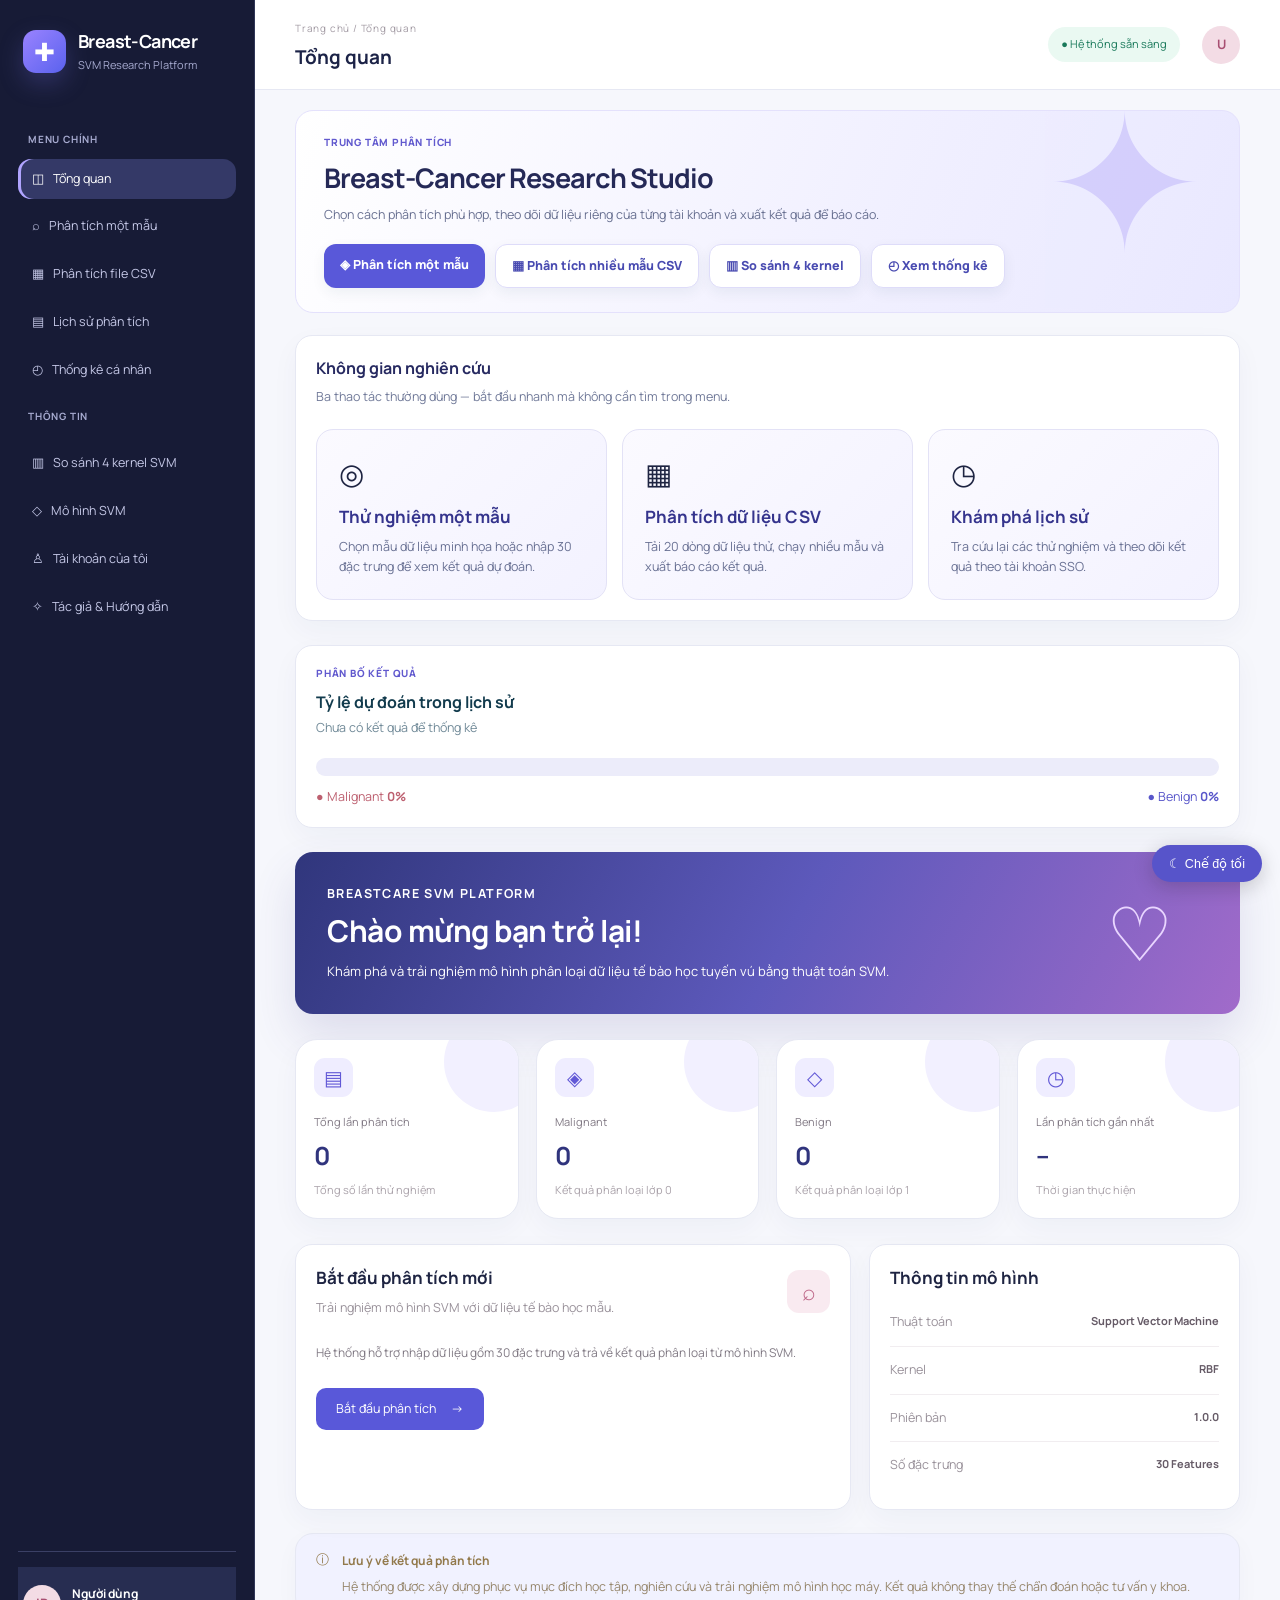
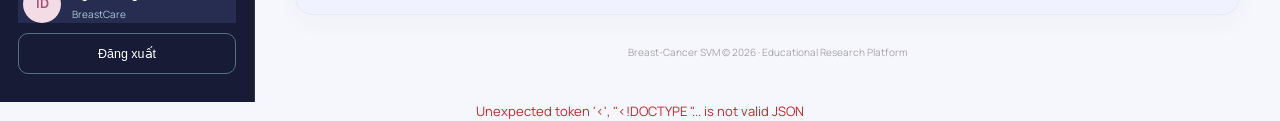
==== commit 25af87e7: "Use PostgreSQL-backed BreastCare accounts and sessions" ====
--- a/frontend/index.html
+++ b/frontend/index.html
@@ -43,7 +43,7 @@
 <a href="author.html" class="menu-item">✧ &nbsp; Tác giả & Hướng dẫn</a>
 </nav>
 
-        <div class="sidebar-bottom"><div class="user-profile"><div class="avatar">ID</div><div class="user-info"><strong id="ssoUserName">Người dùng</strong><span id="ssoUserEmail">Identity Center</span></div></div><button class="sidebar-logout" id="ssoLogoutBtn" type="button">Đăng xuất</button></div></aside>
+        <div class="sidebar-bottom"><div class="user-profile"><div class="avatar">ID</div><div class="user-info"><strong id="ssoUserName">Người dùng</strong><span id="ssoUserEmail">BreastCare</span></div></div><button class="sidebar-logout" id="ssoLogoutBtn" type="button">Đăng xuất</button></div></aside>
 
 
     <!-- MAIN CONTENT -->
@@ -212,7 +212,7 @@
    style="color: #c62828; text-align: center;">
 </p>
 
-<script src="sso-config.js"></script>
+
 <script src="auth.js"></script>
 <script src="user-storage.js"></script>
 <script src="dashboard.js"></script>
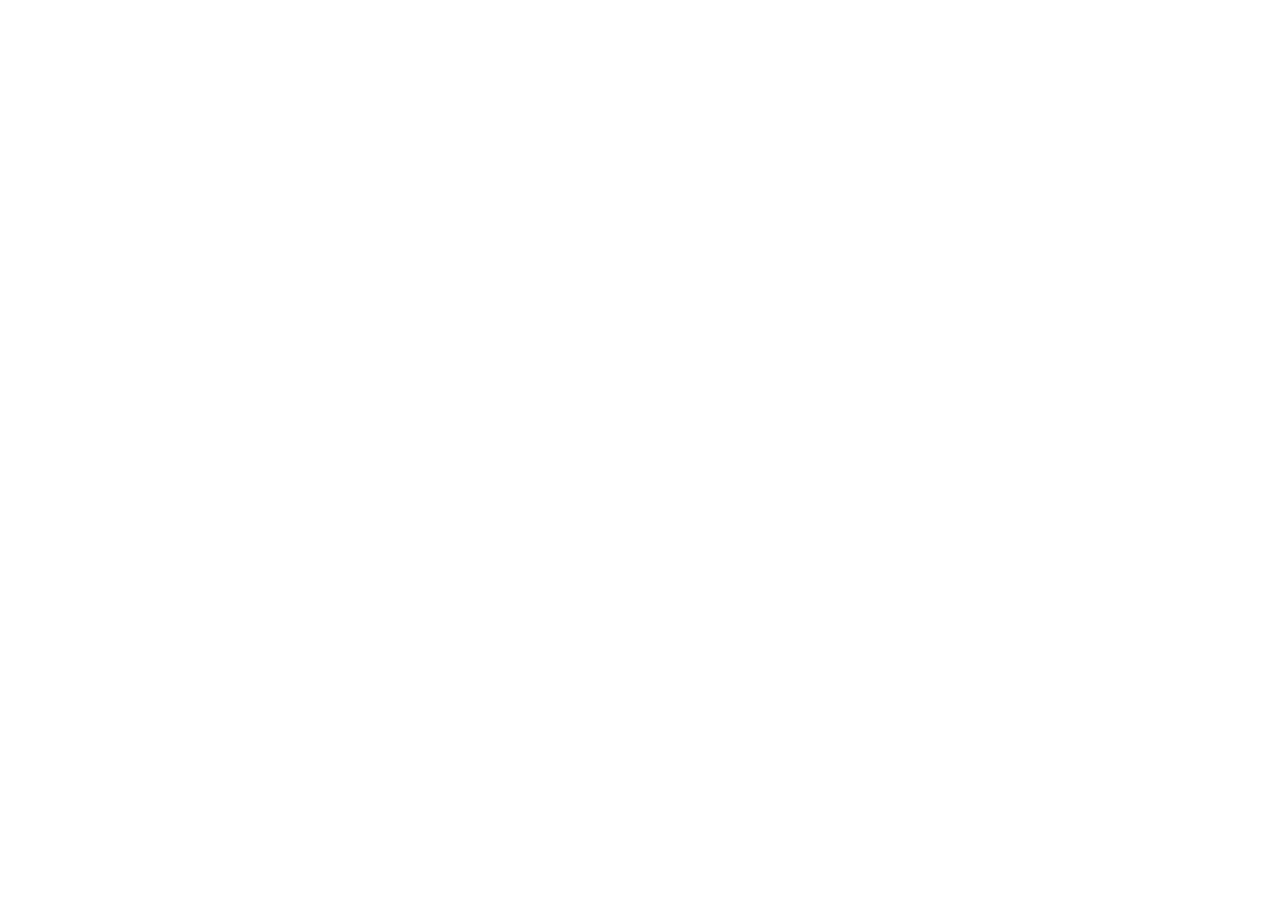
==== commit 8801bdb9: "Update BreastCare research pages and support 600-sample analysis" ====
--- a/frontend/index.html
+++ b/frontend/index.html
@@ -10,9 +10,9 @@
     <link rel="stylesheet" href="style.css">
 <link rel="stylesheet" href="modern.css">
 <link rel="stylesheet" href="studio.css">
-<link rel="stylesheet" href="compact.css"><link rel="stylesheet" href="upgrade.css"></head>
-
-<body>
+<link rel="stylesheet" href="compact.css"><link rel="stylesheet" href="upgrade.css"><link rel="stylesheet" href="research-layout.css"></head>
+
+<body class="bc-research-page bc-page-index">
 
 <div class="app-container">
 
@@ -32,7 +32,7 @@
         <nav class="sidebar-menu">
 <a href="index.html" class="menu-item">◫ &nbsp; Tổng quan</a>
 <a href="analysis.html" class="menu-item">⌕ &nbsp; Phân tích một mẫu</a>
-<a href="batch.html" class="menu-item">▦ &nbsp; Phân tích file CSV</a>
+<a href="batch.html" class="menu-item">▦ &nbsp; Phân tích file</a>
 <a href="history.html" class="menu-item">▤ &nbsp; Lịch sử phân tích</a>
 <a href="statistics.html" class="menu-item">◴ &nbsp; Thống kê cá nhân</a>
 <div class="menu-label">THÔNG TIN</div>
@@ -67,10 +67,6 @@
 
         <!-- DASHBOARD -->
         <section class="dashboard">
-            <div class="insight-strip"><span class="insight-kicker">TRUNG TÂM PHÂN TÍCH</span><h2>Breast-Cancer Research Studio</h2><p>Chọn cách phân tích phù hợp, theo dõi dữ liệu riêng của từng tài khoản và xuất kết quả để báo cáo.</p><div class="insight-actions"><a href="analysis.html">◈ Phân tích một mẫu</a><a href="batch.html">▦ Phân tích nhiều mẫu CSV</a><a href="compare.html">▥ So sánh 4 kernel</a><a href="statistics.html">◴ Xem thống kê</a></div></div>
-            <section class="studio-section" aria-label="Lối tắt nghiên cứu"><h3>Không gian nghiên cứu</h3><p>Ba thao tác thường dùng — bắt đầu nhanh mà không cần tìm trong menu.</p><div class="studio-actions"><a class="studio-tile" href="analysis.html"><span class="tile-icon">◎</span><b>Thử nghiệm một mẫu</b><small>Chọn mẫu dữ liệu minh họa hoặc nhập 30 đặc trưng để xem kết quả dự đoán.</small></a><a class="studio-tile" href="batch.html"><span class="tile-icon">▦</span><b>Phân tích dữ liệu CSV</b><small>Tải 20 dòng dữ liệu thử, chạy nhiều mẫu và xuất báo cáo kết quả.</small></a><a class="studio-tile" href="history.html"><span class="tile-icon">◷</span><b>Khám phá lịch sử</b><small>Tra cứu lại các thử nghiệm và theo dõi kết quả theo tài khoản SSO.</small></a></div></section>
-            <div class="distribution-card"><div><span class="insight-kicker">PHÂN BỐ KẾT QUẢ</span><h3>Tỷ lệ dự đoán trong lịch sử</h3><p id="distributionCaption">Chưa có kết quả để thống kê</p></div><div class="distribution-track" role="img" aria-label="Phân bố kết quả"><div id="distributionMalignant" class="distribution-malignant"></div><div id="distributionBenign" class="distribution-benign"></div></div><div class="distribution-legend"><span>● Malignant <strong id="distributionMalignantPct">0%</strong></span><span>● Benign <strong id="distributionBenignPct">0%</strong></span></div></div>
-
             <div class="welcome-section">
 
                 <div>
@@ -101,14 +97,14 @@
 
                 <div class="stat-card">
                     <div class="stat-icon purple">◈</div>
-                    <span>Malignant</span>
+                    <span>Ác tính</span>
                     <h2 id="malignantCount">0</h2>
                     <small>Kết quả phân loại lớp 0</small>
                 </div>
 
                 <div class="stat-card">
                     <div class="stat-icon green">◇</div>
-                    <span>Benign</span>
+                    <span>Lành tính</span>
                     <h2 id="benignCount">0</h2>
                     <small>Kết quả phân loại lớp 1</small>
                 </div>
@@ -172,13 +168,28 @@
 
                     <div class="model-info">
                         <span>Số đặc trưng</span>
-                        <strong>30 Features</strong>
-                    </div>
-
-                </div>
-
-            </div>
-
+                        <strong>30 đặc trưng</strong>
+                    </div>
+
+                </div>
+
+            </div>
+
+
+            <section class="studio-section" aria-label="Lối tắt nghiên cứu">
+                <h3>Không gian nghiên cứu</h3>
+                <div class="studio-actions">
+                    <a class="studio-tile" href="analysis.html"><span class="tile-icon" aria-hidden="true">◎</span><span><b>Phân tích một mẫu</b><small>Điền dữ liệu mẫu hoặc nhập 30 đặc trưng.</small></span><span aria-hidden="true">→</span></a>
+                    <a class="studio-tile" href="batch.html"><span class="tile-icon" aria-hidden="true">▦</span><span><b>Phân tích file</b><small>Tải file và phân tích tới 600 mẫu.</small></span><span aria-hidden="true">→</span></a>
+                    <a class="studio-tile" href="history.html"><span class="tile-icon" aria-hidden="true">◷</span><span><b>Lịch sử phân tích</b><small>Xem lại kết quả và đầu vào đã lưu.</small></span><span aria-hidden="true">→</span></a>
+                </div>
+            </section>
+            <section class="distribution-card">
+                <h3>Phân bố kết quả phân tích</h3>
+                <div class="distribution-track" role="img" aria-label="Phân bố kết quả"><div id="distributionMalignant" class="distribution-malignant"></div><div id="distributionBenign" class="distribution-benign"></div></div>
+                <div class="distribution-legend"><span>● Ác tính <strong id="distributionMalignantPct">0%</strong></span><span>● Lành tính <strong id="distributionBenignPct">0%</strong></span></div>
+                <p id="distributionCaption">Chưa có kết quả để thống kê</p>
+            </section>
 
             <!-- NOTICE -->
             <div class="notice">
--- a/frontend/research-layout.css
+++ b/frontend/research-layout.css
@@ -0,0 +1,278 @@
+.bc-research-page {
+    --research-bg: #f5f5fc;
+    --research-surface: #fff;
+    --research-text: #191843;
+    --research-muted: #565779;
+    --research-border: #ded9f6;
+    --research-tint: #eeeafb;
+    --research-accent: #5530bd;
+    --research-hero: linear-gradient(110deg, #29217c, #5f3bc8 62%, #b78df0);
+}
+
+html[data-theme="dark"] .bc-research-page {
+    --research-bg: #171829;
+    --research-surface: #24283b;
+    --research-text: #f2f3ff;
+    --research-muted: #b8bedb;
+    --research-border: #414766;
+    --research-tint: #313354;
+    --research-accent: #bda8ff;
+}
+
+.bc-research-page [hidden] { display: none !important; }
+.bc-research-page .main-content, .bc-research-page .dashboard {
+    background: var(--research-bg) !important;
+    color: var(--research-text) !important;
+}
+.bc-research-page .dashboard { padding: 18px !important; max-width: 1600px; }
+.bc-page-index .topbar, .bc-page-analysis .topbar, .bc-page-batch .topbar { display: none; }
+.bc-research-page .sidebar {
+    background: var(--research-surface) !important;
+    color: var(--research-text) !important;
+    border-color: var(--research-border) !important;
+    width: clamp(205px, 17vw, 270px);
+    padding: 22px 14px;
+}
+.bc-research-page .sidebar .brand { margin-bottom: 28px; }
+.bc-research-page .sidebar .brand h2,
+.bc-research-page .sidebar .sidebar-bottom .user-info strong { color: var(--research-text) !important; }
+.bc-research-page .sidebar .brand span,
+.bc-research-page .sidebar .menu-label { color: var(--research-muted) !important; }
+.bc-research-page .sidebar-menu .menu-item { color: var(--research-text) !important; }
+.bc-research-page .sidebar-menu .menu-item.active,
+.bc-research-page .sidebar-menu .menu-item:hover {
+    background: var(--research-tint) !important;
+    color: var(--research-accent) !important;
+    box-shadow: inset 3px 0 #7745db !important;
+}
+.bc-research-page .sidebar .user-profile { background: var(--research-tint) !important; }
+.bc-research-page .sidebar .user-info span { color: var(--research-muted) !important; }
+.bc-research-page .sidebar .sidebar-logout { color: var(--research-accent) !important; border-color: var(--research-border) !important; }
+.bc-research-page .sidebar .sidebar-logout:hover { background: var(--research-tint); }
+.research-hero, .bc-page-index .welcome-section, .bc-page-compare .research-benchmark-hero {
+    background: var(--research-hero) !important;
+    border: 0 !important;
+    border-radius: 14px !important;
+    padding: clamp(16px, 2vw, 30px) !important;
+    box-shadow: none !important;
+    margin: 0 0 18px !important;
+}
+.bc-research-page .research-hero h1,
+.bc-page-index .welcome-section h1,
+.bc-page-compare .research-benchmark-hero h1 {
+    color: #fff !important;
+    margin: 0 !important;
+    font-size: clamp(24px, 3vw, 43px) !important;
+    font-weight: 800;
+    letter-spacing: -.05em !important;
+}
+.bc-page-index .welcome-section p { margin-top: 9px; }
+.bc-page-index .welcome-tag, .bc-page-index .welcome-icon { color: #eee3ff !important; }
+.bc-research-page :is(.content-card, .stat-card, .distribution-card, .studio-section, .research-metric) {
+    background: var(--research-surface) !important;
+    border: 1px solid var(--research-border) !important;
+    border-radius: 14px !important;
+    color: var(--research-text);
+    box-shadow: none !important;
+}
+.bc-research-page .dashboard h3 { color: var(--research-text) !important; font-size: 1.125rem !important; }
+.bc-research-page .dashboard .primary-button { background: linear-gradient(125deg, #38218d, #6b38c9) !important; }
+.bc-research-page .dashboard .primary-button:hover { filter: brightness(.92); }
+.bc-research-page button:focus-visible, .bc-research-page a:focus-visible,
+.research-table-scroll:focus-visible { outline: 2px solid #7d53df; outline-offset: 3px; }
+.bc-research-page button:disabled { opacity: .55; cursor: not-allowed; }
+.bc-page-index .stats-grid, .bc-page-index .content-grid { gap: 14px; margin-bottom: 16px; }
+.bc-page-index .stat-card {
+    display: grid;
+    grid-template-columns: auto 1fr;
+    align-content: start;
+    align-items: center;
+    gap: 4px 11px;
+    min-width: 0;
+}
+.bc-page-index .stat-card::after { content: none; }
+.bc-page-index .stat-icon { grid-row: span 3; margin: 0; align-self: start; }
+.bc-page-index .stat-card h2 { color: var(--research-text) !important; margin: 0; }
+.bc-page-index .stat-card span { color: var(--research-text); font-size: 13px !important; font-weight: 700; }
+.bc-page-index .stat-card small { margin: 0; }
+.bc-page-index .stat-icon.purple { background: #f9e7f2 !important; color: #941755 !important; }
+.bc-page-index .stat-icon.green { background: #dcf5e6 !important; color: #0b6937 !important; }
+.bc-page-index .studio-section, .bc-page-index .distribution-card { padding: 16px !important; margin-bottom: 16px; }
+.bc-page-index .studio-actions { margin-top: 12px; }
+.bc-page-index .studio-tile {
+    display: flex;
+    flex-direction: row;
+    align-items: center;
+    gap: 10px;
+    min-height: 0;
+    padding: 12px;
+    color: var(--research-text) !important;
+    border-color: var(--research-border);
+    background: var(--research-surface) !important;
+}
+.bc-page-index .studio-tile > :nth-child(2) { flex: 1; min-width: 0; }
+.bc-page-index .studio-tile b, .bc-page-index .studio-tile small { display: block; }
+.bc-page-index .studio-tile b { color: var(--research-text); }
+.bc-page-index .studio-tile small { color: var(--research-muted) !important; }
+.bc-page-index .studio-tile .tile-icon {
+    display: grid;
+    place-items: center;
+    flex-shrink: 0;
+    width: 40px;
+    height: 40px;
+    margin: 0;
+    border-radius: 8px;
+    background: var(--research-tint);
+    color: var(--research-accent);
+}
+.bc-page-index .distribution-track { margin-top: 12px; }
+.bc-page-index .distribution-legend { margin-top: 8px; }
+
+.research-kernel-bar, .bc-page-analysis .sample-picker,
+.research-upload-actions, .research-upload-tools, .research-pager, .research-result-toolbar label {
+    display: flex;
+    gap: 12px;
+    align-items: center;
+    flex-wrap: wrap;
+}
+.research-kernel-bar { padding: 15px 18px !important; }
+.research-kernel-bar h3 { margin: 0; }
+.bc-page-analysis .sample-picker { padding: 15px 18px; margin: 16px 0; }
+.bc-page-analysis .sample-picker select { flex: 1; min-width: min(100%, 150px); }
+.bc-page-analysis .research-feature-card { padding: 18px !important; }
+.research-tabs { display: flex; align-items: stretch; gap: 6px; border-bottom: 1px solid var(--research-border); }
+.research-tabs button {
+    flex: 0 1 auto;
+    padding: 11px clamp(9px, 2vw, 28px);
+    background: var(--research-tint);
+    color: var(--research-text);
+    border: 0;
+    border-radius: 8px 8px 0 0;
+    font: inherit;
+    font-weight: 700;
+    cursor: pointer;
+}
+.research-tabs button[aria-selected="true"], .research-tabs button[aria-pressed="true"] {
+    background: linear-gradient(120deg, #4c249d, #743acb);
+    color: #fff;
+}
+.bc-page-analysis .research-feature-card .feature-grid { margin-top: 20px; gap: 12px 22px; }
+.bc-page-analysis .research-feature-card .feature-group {
+    display: grid;
+    grid-template-columns: minmax(0, 1fr) minmax(96px, 1fr);
+    align-items: center;
+    gap: 8px;
+}
+.bc-page-analysis .research-feature-card .feature-group label { margin: 0; font-weight: 700; }
+.bc-page-analysis .research-feature-card input { min-width: 0; width: 100%; }
+.bc-page-analysis .analysis-actions { justify-content: center; margin: 20px 0 0; }
+.bc-page-analysis .analysis-actions .primary-button { min-width: min(100%, 220px); }
+.bc-page-analysis #featureMessage { margin-top: 8px; }
+
+.research-upload, .research-results, .research-comparison { padding: 14px !important; }
+.research-upload-actions, .research-upload-tools { margin-top: 12px; }
+.research-upload-tools { justify-content: space-between; }
+.research-file {
+    position: relative;
+    display: flex;
+    align-items: center;
+    flex: 1;
+    min-width: min(100%, 210px);
+    min-height: 48px;
+    padding: 10px 15px;
+    border: 1px dashed #a28ad7;
+    background: var(--research-tint);
+    color: var(--research-text);
+    border-radius: 8px;
+    overflow-wrap: anywhere;
+    cursor: pointer;
+}
+.research-file:focus-within { outline: 2px solid #7d53df; outline-offset: 2px; }
+.research-file input { position: absolute; inset: 0; opacity: 0; cursor: pointer; }
+.research-format { display: grid; gap: 3px; color: var(--research-muted); }
+.research-upload #batchModeHelp, .research-upload #batchMessage { margin: 9px 0 0; color: var(--research-muted); }
+.research-metrics { display: grid; grid-template-columns: repeat(4, minmax(0, 1fr)); gap: 12px; margin: 14px 0; }
+.research-metric { display: grid; grid-template-columns: auto 1fr; align-items: center; gap: 2px 10px; padding: 13px; }
+.research-metric::before {
+    grid-row: 1 / 3;
+    display: grid;
+    place-items: center;
+    width: 38px;
+    height: 38px;
+    background: var(--research-tint);
+    color: var(--research-accent);
+    border-radius: 8px;
+    content: "▤";
+    font-size: 20px;
+}
+.research-metric-2::before { content: "✓"; background: #def5e6; color: #14632d; }
+.research-metric-3::before { content: "×"; background: #fbe5ec; color: #9e1840; }
+.research-metric-4::before { content: "◎"; }
+.research-metric strong { font-size: clamp(17px, 2vw, 26px); font-weight: 800; }
+.research-result-toolbar { margin-bottom: 12px; }
+.research-result-toolbar select {
+    min-width: 128px;
+    padding: 7px 10px;
+    border: 1px solid var(--research-border);
+    border-radius: 7px;
+    background: var(--research-surface);
+    color: var(--research-text);
+}
+.research-table-scroll { max-width: 100%; overflow-x: auto; border: 1px solid var(--research-border); border-radius: 8px; }
+.research-table { width: 100%; border-collapse: collapse; font-size: 14px; }
+.research-table th, .research-table td {
+    padding: 8px 11px;
+    border-bottom: 1px solid var(--research-border);
+    text-align: left;
+    white-space: nowrap;
+}
+.research-table th { background: var(--research-tint); color: var(--research-text); }
+.research-table tbody tr:last-child td { border-bottom: 0; }
+.bc-page-batch #batchPreview .research-table-scroll { max-height: 218px; overflow: auto; }
+.bc-page-batch #batchPreview .research-table th { position: sticky; top: 0; z-index: 1; }
+.research-pager { justify-content: flex-end; margin-top: 10px; }
+.research-pager span { margin-inline-end: auto; color: var(--research-muted); }
+.research-compact-button { padding: 6px 9px !important; }
+.research-match { border-radius: 20px; padding: 3px 9px; font-weight: 800; }
+.research-match.is-correct { background: #dcf4e3; color: #155b2e; }
+.research-match.is-incorrect { background: #fbe5ec; color: #911b39; }
+.research-results #exportBatch { margin-top: 11px; }
+.bc-page-batch .research-results { position: relative; }
+@media (min-width: 751px) {
+    .bc-page-batch .research-result-toolbar { min-height: 37px; padding-inline-end: 160px; }
+    .bc-page-batch .research-results #exportBatch {
+        position: absolute;
+        inset: 14px 14px auto auto;
+        margin: 0;
+        padding: 7px 10px !important;
+    }
+}
+.research-comparison { margin-top: 14px; }
+.research-comparison h3 { margin: 0 0 9px; }
+.research-input-values { display: grid; grid-template-columns: repeat(2, minmax(0, 1fr)); gap: 8px; margin: 8px 0; }
+.bc-page-history #detailFeatures > * { grid-column: 1 / -1; }
+.research-input-values div { display: flex; justify-content: space-between; gap: 8px; background: var(--research-tint); padding: 7px 10px; border-radius: 6px; }
+.research-input-values dd { margin: 0; font-variant-numeric: tabular-nums; font-weight: 700; }
+
+.bc-page-compare .research-benchmark-hero p { max-width: none; }
+.bc-page-compare #benchmarkTable { overflow-x: auto; }
+.bc-page-compare #benchmarkTable table { width: auto; }
+.bc-page-compare #benchmarkTable :is(th, td) { padding: 7px 10px !important; white-space: nowrap; font-size: 13px; }
+@media (min-width: 1100px) { .bc-page-compare .research-benchmark-hero p { white-space: nowrap; } }
+
+@media (max-width: 960px) {
+    .bc-page-analysis .research-feature-card .feature-group { grid-template-columns: 1fr; }
+    .research-metrics { grid-template-columns: repeat(2, minmax(0, 1fr)); }
+}
+@media (max-width: 750px) {
+    .bc-research-page .app-container { flex-direction: column; }
+    .bc-research-page .sidebar { position: static; width: 100%; height: auto; padding: 9px 12px; }
+    .bc-research-page .sidebar .brand { justify-content: flex-start; margin-bottom: 6px; }
+    .bc-research-page .sidebar .brand > div:last-child { display: block; }
+    .bc-research-page .sidebar .menu-label { display: none; }
+    .bc-research-page .sidebar-menu { display: flex; flex-direction: row; gap: 6px; overflow-x: auto; }
+    .bc-research-page .sidebar-menu .menu-item { flex: 0 0 auto; padding: 6px 8px !important; }
+    .bc-research-page .sidebar-bottom { margin: 6px 0 0; padding: 0; }
+    .bc-page-index .studio-actions, .research-input-values { grid-template-columns: 1fr; }
+    .research-tabs button { flex: 1; }
+}
